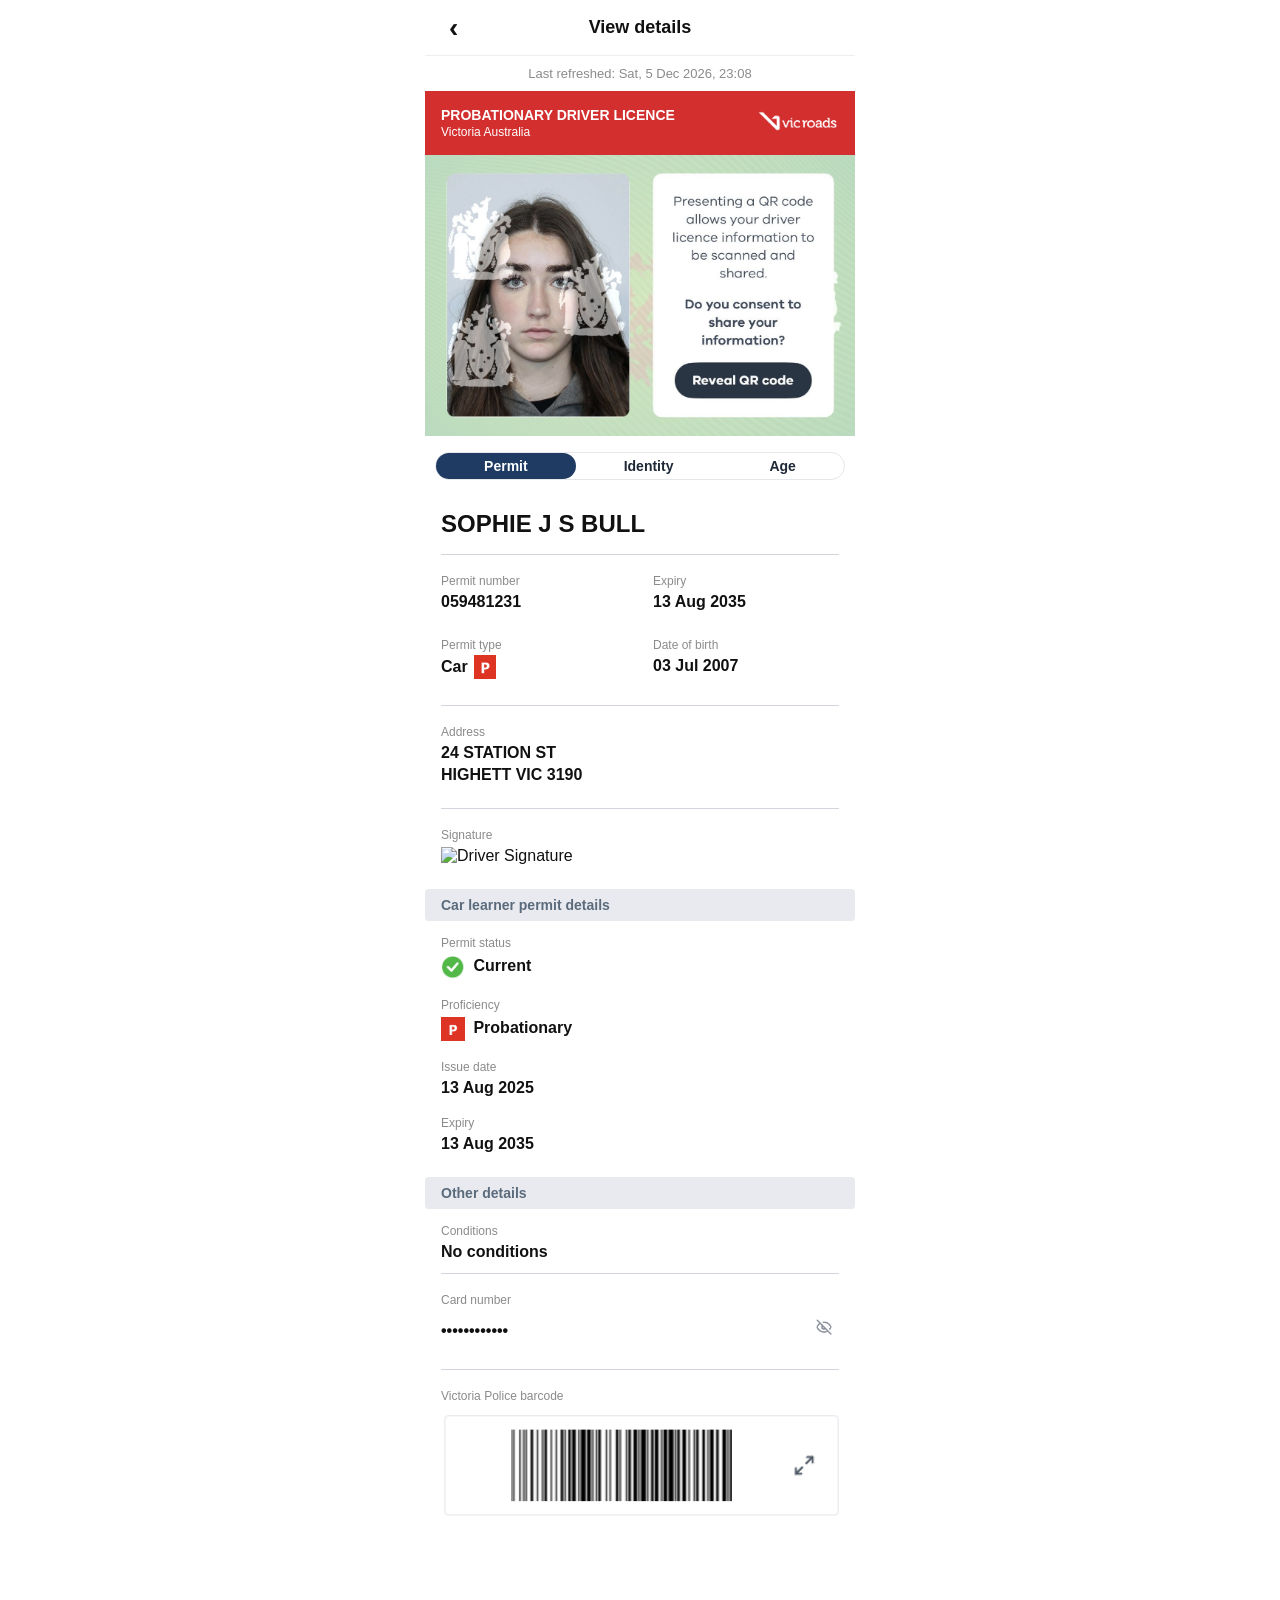
==== index.html @ 03a3c041 "Add files via upload" ====
<!DOCTYPE html>
<html lang="en">
<head>
  <meta charset="UTF-8" />
  <title>View details</title>

  <!-- iOS-safe viewport -->
  <meta name="viewport" content="width=device-width, initial-scale=1, viewport-fit=cover">

  <link rel="stylesheet" href="styles.css" />
</head>
<body>

<div class="app">

  <!-- HEADER -->
  <header class="top-header">
    <a href="home.html" class="back">‹</a>
    <div class="title">View details</div>
  </header>

 <div class="refresh" id="lastRefreshed"></div>




  <!-- RED LICENCE BAR -->
  <div class="licence-bar">
  <div>
    <div class="licence-title">PROBATIONARY DRIVER LICENCE</div>
    <div class="licence-sub">Victoria Australia</div>
  </div>
  <!-- Replace text with image -->
  <div class="logo">
    <img src="b7be7c363_image (1),.png" alt="Vicroads Logo" />
  </div>
</div>

  <!-- IMAGE SECTION (REPLACES GREEN BACKGROUND) -->
  <div class="image-section qr-wrap">
  <img src="sophie2.jpg" alt="Licence QR Section">

  <!-- clickable area on top of the screenshot button -->
  <button class="qr-hotspot" onclick="window.location.href='qr.html?from=permit'">
    Reveal QR code
  </button>
</div>


 <div class="segmented">
  <button class="active">Permit</button>

  <a href="identity.html" class="segmented-link">
    <button>Identity</button>
  </a>

  <a href="age.html" class="segmented-link">
  <button>Age</button>
  </a>
</div>

  <!-- DETAILS -->
  <div class="details">

  <h2>SOPHIE J S BULL</h2>

  <div class="divider"></div>


  <!-- BASIC DETAILS -->
  <div class="row">
    <div>
      <span>Permit number</span>
      <strong>059481231</strong>
    </div>
    <div>
      <span>Expiry</span>
      <strong>13 Aug 2035</strong>
    </div>
  </div>

    <div class="row">
    <div>
      <span>Permit type</span>
    <p class="car-permit">
  Car 
  <span class="permit-badge">
    <img src="pppp.png" alt="Permit Icon" class="permit-icon" />
  </span>
</p>



    </div>
    <div>
      <span>Date of birth</span>
      <strong>03 Jul 2007</strong>
    </div>
  </div>

  <div class="divider"></div>

  <div class="single">
    <span>Address</span>
    <strong>24 STATION ST</strong>
    <strong>HIGHETT VIC 3190</strong>
  </div>

<div class="divider"></div>


  <div class="single">
  <span>Signature</span>
  <img src="Sophie signature.jpg" alt="Driver Signature" class="signature-image" />
</div>


  <!-- SECTION -->
  <div class="section-banner">
  <h3>Car learner permit details</h3>
</div>


<div class="grid-2">
  <div class="cell">
  <span>Permit status</span>
  <strong>
    <img src="Tick.png" alt="Tick" class="status-tick" />
    Current
  </strong>
</div>


  <div class="cell">
  <span>Proficiency</span>
  <strong>
    <img src="ppp.png" alt="Permit Icon" class="proficiency-logo" />
    Probationary
  </strong>
</div>

  <div class="cell">
    <span>Issue date</span>
    <strong>13 Aug 2025</strong>
  </div>

  <div class="cell">
    <span>Expiry</span>
    <strong>13 Aug 2035</strong>
  </div>
</div>

  <!-- SECTION -->
   <div class="section-banner">
    <h3>Other details</h3>
   </div>

<div class="cell">
    <span>Conditions</span>
    <strong>No conditions</strong>
  </div>   
  
  <div class="divider"></div>

  <div class="single card-number-row">
  <span>Card number</span>

  <div class="card-number-wrapper">
    <strong id="cardNumber" data-real="P4999649">
      ••••••••••••
    </strong>

    <button class="eye-btn" id="toggleEye" type="button">
      <img
        src="close.png"
        class="eye-icon"
        id="eyeIcon"
        alt="Hide card number"
      >
    </button>
  </div>
</div>


  <div class="divider"></div>

  <div class="single">
    <span>Victoria Police barcode</span>
    <img src="barcode.png" class="barcode-logo"/>
  </div>

</div>

<script src="script.js"></script>

</body>
</html>
---- styles.css ----
/* GLOBAL STYLES */
* {
  box-sizing: border-box;
  font-family: -apple-system, BlinkMacSystemFont, "Segoe UI", Roboto, Helvetica, Arial, sans-serif;
}

body {
  margin: 0;
  background: #ffffff;
  color: #111;
}

.back {
  text-decoration: none;   /* removes underline */
  color: #111;             /* or whatever color you want */
  font-size: 24px;         /* makes the arrow bigger */
  font-weight: bold;
  display: inline-block;
  padding: 4px 8px;
}

.back:active,
.back:visited,
.back:hover {
  color: #111;             /* keeps color consistent on click, hover, visited */
  text-decoration: none;
}


.app {
  max-width: 430px;
  margin: 0 auto;
  background: #fff;

  min-height: 100vh;
  min-height: 100dvh;
}


/* HEADER */
.top-header {
  display: flex;
  align-items: center;
  justify-content: center; /* center all children */
  position: relative;      /* needed for back button absolute positioning */
  height: 56px;
  padding: 0 16px;
  border-bottom: 1px solid #eee;
  padding-top: env(safe-area-inset-top);
  height: calc(56px + env(safe-area-inset-top));
}

.top-header .title {
  font-weight: 600;
  font-size: 18px;
}

.top-header .back {
  position: absolute;      /* place back button independently on the left */
  left: 16px;
  font-size: 28px;
}


/* REFRESH */
.refresh {
  text-align: center;
  font-size: 13px;
  color: #8b8b8b;
  padding: 10px 0;
}

/* LICENCE BAR */
.licence-bar {
  display: flex;
  justify-content: space-between; /* text left, logo right */
  align-items: center;            /* vertical center */
  padding: 16px;
  background: #d32f2f;
  color: white;
}

.licence-text {
  display: flex;
  flex-direction: column;         /* stack title + subtitle */
  justify-content: center;        /* vertical center in flex */
}

.licence-title {
  font-weight: 700;
  font-size: 14px;
}

.licence-sub {
  font-size: 12px;
  margin-top: 2px; /* slight spacing between lines */
}

.logo img {
  height: 22px;                /* perfectly matches text height */
  width: auto;
  object-fit: contain;
  filter: brightness(0) invert(1); /* makes it white */
}

/* IMAGE SECTION */
.image-section {
  width: 100%;
}

.image-section img {
  width: 100%;
  display: block;
}

/* TABS */
.segmented {
  display: flex;          /* 👈 change from inline-flex */
  width: fit-content;     /* keeps pill tight */
  margin: 16px auto 0;    /* centers */
  background: #ffffff;
  border-radius: 999px;
  border: 1px solid #e5e7eb;
}

.licence-link {
  text-decoration: none;
  color: inherit;
  display: block;
}

.segmented button {
      border: none;
      background: transparent;
      padding: 5px 48px;
      border-radius: 999px;
      font-size: 14px;
      font-weight: 600;
      cursor: pointer;
      color: #1f2937;
      transition: all 0.2s ease;
    }

    .segmented button.active {
      background: #1f3b63;
      color: white;
    }


/* DETAILS */
.details {
  padding: 0 16px 24px;
}

.details h2 {
  margin-bottom: 16px;
  margin-top: 30px;
}

.row{
  display:flex;
  justify-content:flex-start; /* don't push to far right */
  gap: 62px;                  /* controls how "middle" the right column is */
  margin-bottom: 24px;
}

.row > div{
  width: 150px;               /* makes both columns consistent */
}


.row span {
  font-size: 12px;
  color: #8b8b8b;
}

.row strong {
  display: block;
  margin-top: 4px;
}

.badge {
  display: inline-flex;             /* inline-block + flex centering */
  align-items: center;              /* vertically center image */
  justify-content: center;          /* horizontally center image */
  background-color: #DE3424;        /* same red as Tailwind example */
  padding: 2px 6px;                 /* approximate px-1.5 py-0.5 in Tailwind */
  font-size: 0.75rem;               /* text-xs equivalent, fallback if image missing */
  font-weight: 700;                  /* bold, for fallback text */
  line-height: 1;                    /* centers content vertically */
}

.badge-image {
  height: 0.75rem;                  /* matches text-xs (12px) */
  width: auto;                       /* preserve aspect ratio */
  display: block;
}



h3 {
  margin-top: 28px;
  margin-bottom: 12px;
  font-size: 15px;
  font-weight: 600;
  color: #222;
}

.single {
  margin-bottom: 24px;
}

.single span {
  font-size: 12px;
  color: #8b8b8b;
}

.single strong {
  display: block;
  margin-top: 4px;
}

.muted {
  color: #8b8b8b;
}

.pill {
  background: #e5e7eb;
  color: #333;
  font-size: 11px;
  padding: 2px 8px;
  border-radius: 999px;
  margin-left: 6px;
}

.barcode {
  margin-top: 8px;
  height: 48px;
  background: repeating-linear-gradient(
    90deg,
    #000,
    #000 2px,
    #fff 2px,
    #fff 4px
  );
  border-radius: 4px;
}

.divider {
  height: 1px;
  background: #d1d5db;
  margin: 12px 0 16px;
  border-radius: 1px;
}

/* GRID-2 STACKED */
.grid-2 {
  display: grid;
  grid-template-columns: 1fr; /* single column */
  gap: 16px;                  /* vertical spacing */
}

.cell span {
  font-size: 12px;
  color: #8b8b8b;
}

.cell strong {
  display: block;
  margin-top: 4px;
}

.section-banner {
  position: relative;
  margin: 24px -16px 12px;       /* negative horizontal margin to stretch full width of container */
  background-color: #E8EAF0;   /* light gray-blue background */
  padding: 8px 16px;           /* vertical and horizontal padding */
  border-radius: 4px;          /* optional: slightly rounded corners */
}

.section-banner h3 {
  margin: 0;                   /* remove default margin */
  font-size: 0.875rem;         /* text-sm in Tailwind (14px) */
  font-weight: 600;             /* semibold */
  color: #5B6B7C;              /* muted dark gray-blue text */
}
.signature-image {
  width: auto;           /* do not stretch full width */
  max-width: 200px;      /* adjust to desired width */
  height: auto;          /* maintain aspect ratio */
  display: block;
  margin-top: 4px;       /* spacing below the label */
  object-fit: contain;   /* keeps proportions */
}

.car-permit {
  font-weight: 600;              /* semibold */
  color: #111;                   /* dark text (similar to text-gray-900) */
  display: flex;                 /* flex container to align text + badge */
  align-items: center;           /* vertically center badge with text */
  gap: 4px;                      /* space between text and badge */
  margin: 0;                     /* remove default margin if needed */
}

.permit-badge {
  display: inline-flex;          /* center contents inside badge */
  align-items: center;
  justify-content: center;
  padding: 2px 1px;              /* px-1.5 py-0.5 equivalent */          /* slightly rounded corners */
}

.permit-icon {
  width: 24px;                   /* roughly text-xs size */
  height: 24px;
  object-fit: contain;           /* maintain image proportions */
  display: block;
}

.status-tick {
  width: 24px;            /* adjust to match text height */
  height: 24px;
  object-fit: contain;
  display: inline-block;
  vertical-align: middle; /* aligns tick with text baseline */
  margin-right: 4px;      /* space between tick and "Current" */
}

.proficiency-logo {
  width: 24px;             /* match text height */
  height: 24px;            
  object-fit: contain;     
  display: inline-block;    
  vertical-align: middle;  /* aligns image with text baseline */
  margin-right: 4px;       /* spacing between logo and text */
}

.barcode-logo {
    width: 400px;
    margin-top: 10px;
    align-items: center;
}

.card-number-wrapper {
  display: flex;
  align-items: center;
  justify-content: space-between;
  margin-top: 4px;
}

.eye-btn {
  background: none;
  border: none;
  padding: 4px;
  cursor: pointer;
}

.eye-icon {
  width: 22px;
  height: 22px;
  object-fit: contain;
  opacity: 0.8;
}

.eye-btn:active .eye-icon {
  opacity: 0.5;
}

.content,
.details {
  padding-bottom: calc(96px + env(safe-area-inset-bottom));
}

.qr-wrap{
  position: relative;
}

.qr-hotspot{
  position: absolute;

  /* 👇 move these until it sits on top of the screenshot button */
  left: 57%;
  top: 72%;
  width: 32%;
  height: 14%;

  background: transparent; /* invisible */
  border: none;
  cursor: pointer;

  /* stops blue highlight on mobile */
  -webkit-tap-highlight-color: transparent;

  /* hide text (but keeps accessibility) */
  color: transparent;
}

.inline-strong {
  display: inline-flex;
  align-items: center;   /* moves Car UP */
  gap: 6px;
  line-height: 1;
}
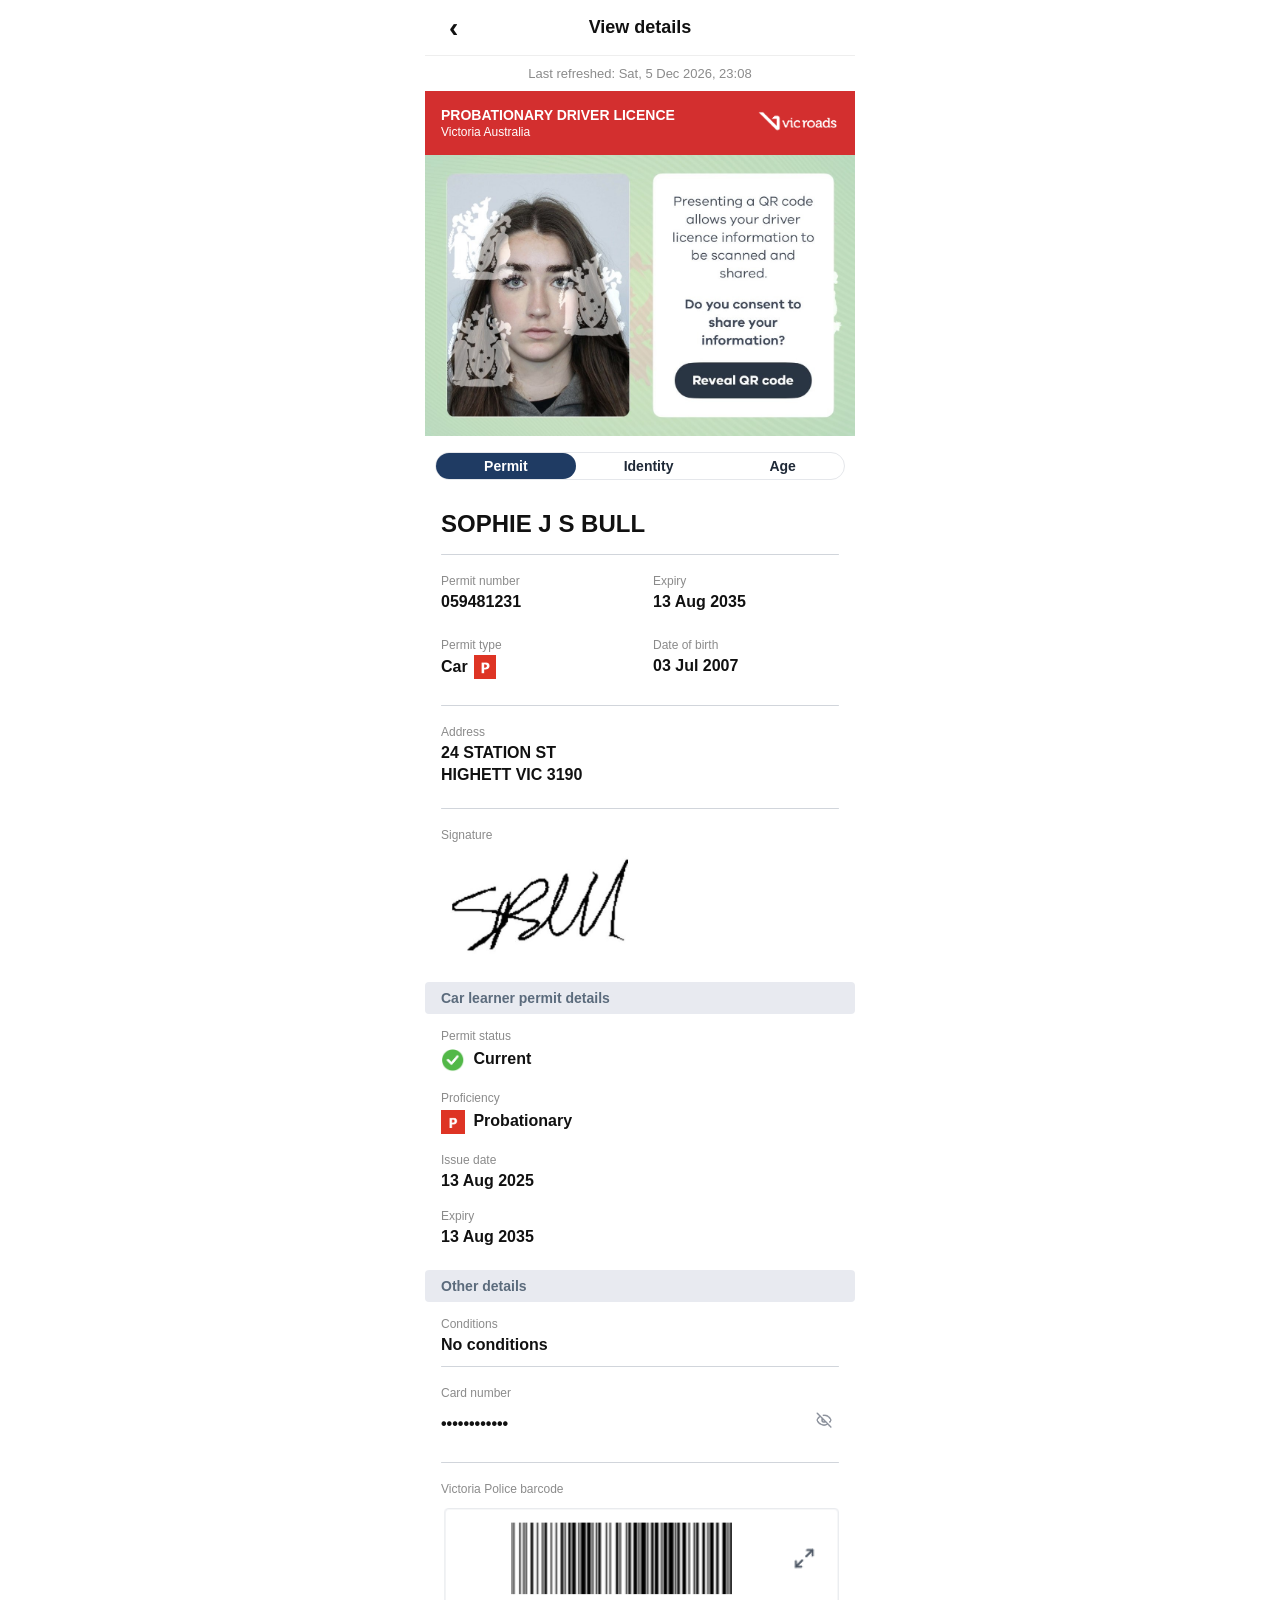
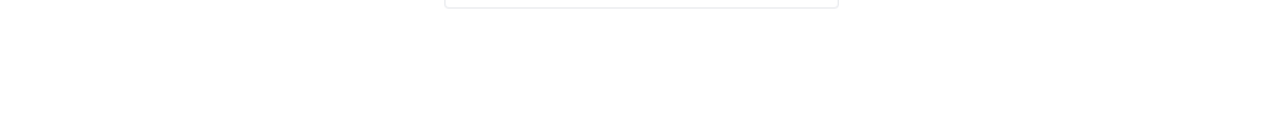
==== commit 94da3e77: "Update index.html" ====
--- a/index.html
+++ b/index.html
@@ -111,7 +111,7 @@
 
   <div class="single">
   <span>Signature</span>
-  <img src="Sophie signature.jpg" alt="Driver Signature" class="signature-image" />
+  <img src="sophie signature.jpg" alt="Driver Signature" class="signature-image" />
 </div>
 
 
@@ -195,3 +195,4 @@
 
 </body>
 </html>
+
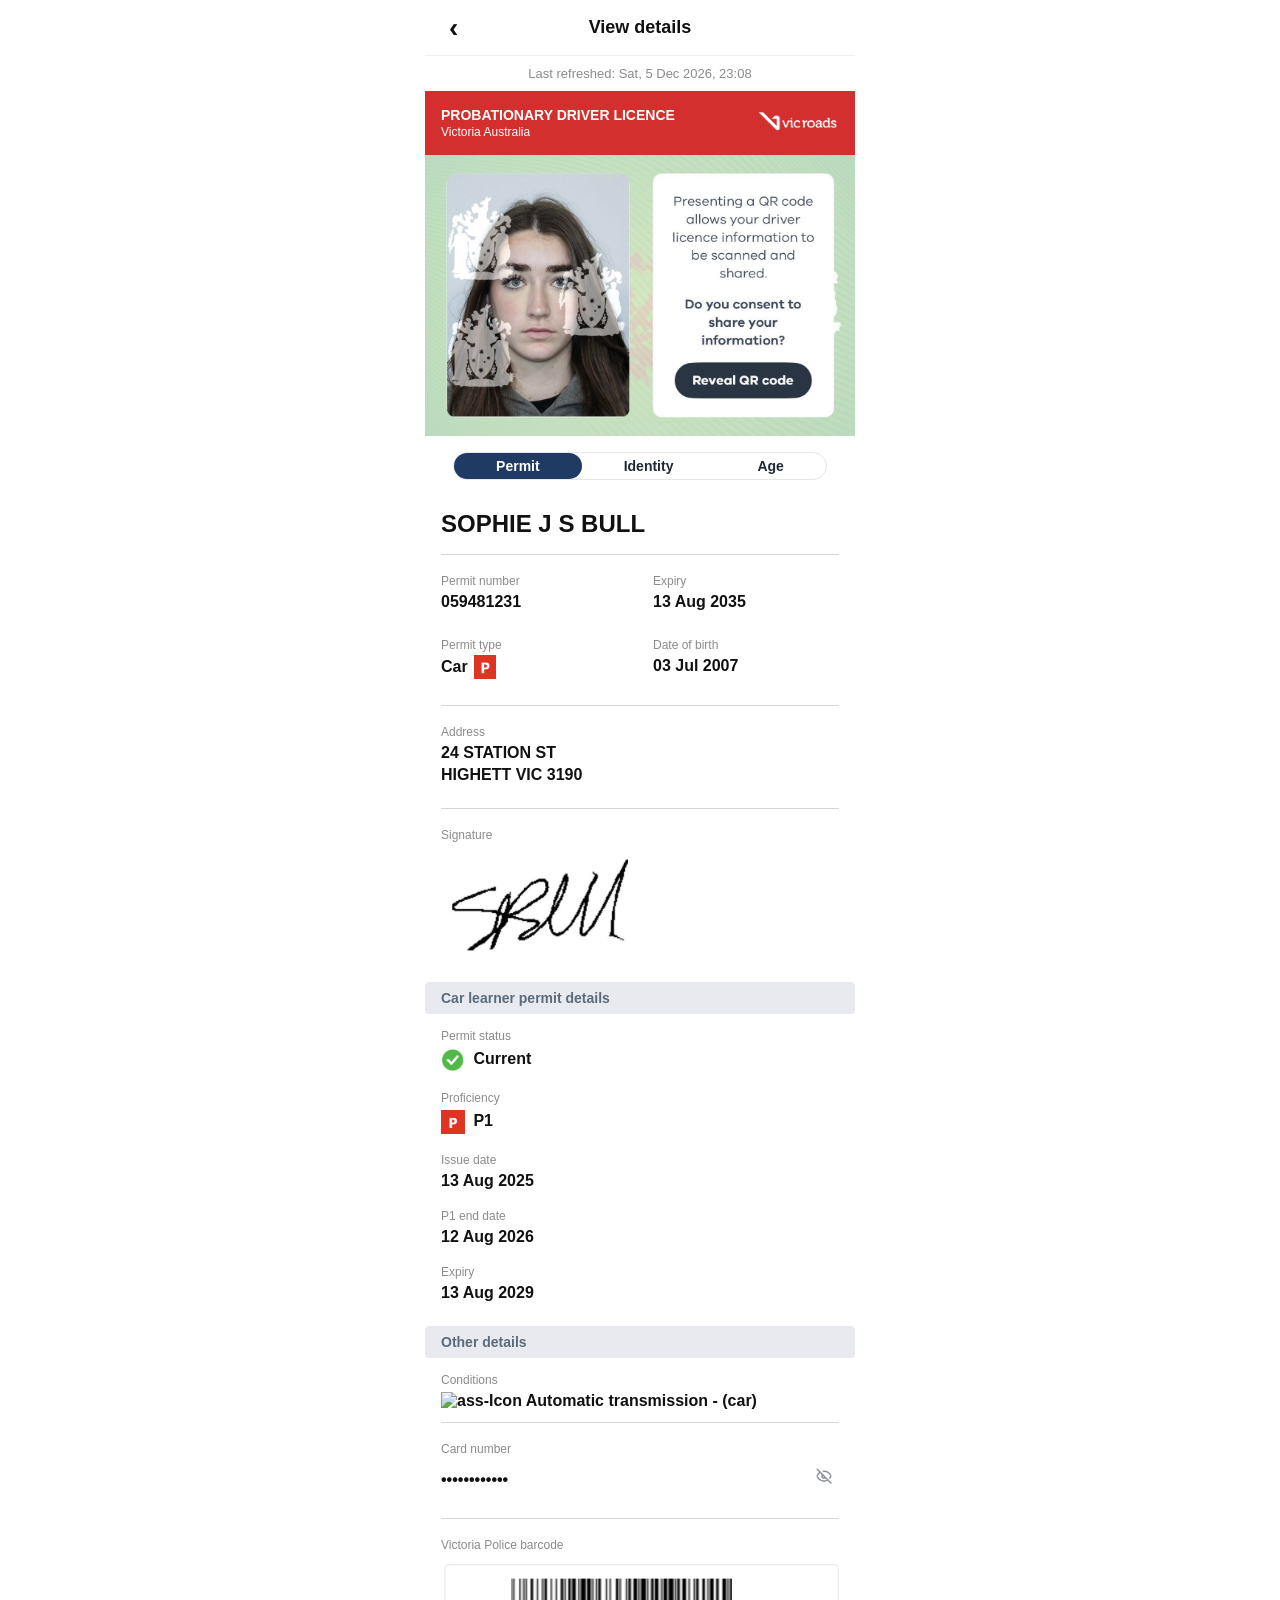
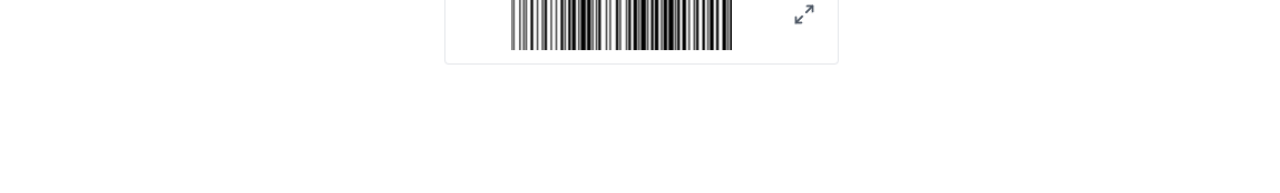
==== commit 98b5b3b8: "Update index.html" ====
--- a/index.html
+++ b/index.html
@@ -135,7 +135,7 @@
   <span>Proficiency</span>
   <strong>
     <img src="ppp.png" alt="Permit Icon" class="proficiency-logo" />
-    Probationary
+    P1
   </strong>
 </div>
 
@@ -144,9 +144,14 @@
     <strong>13 Aug 2025</strong>
   </div>
 
+    <div class="cell">
+    <span>P1 end date</span>
+    <strong>12 Aug 2026</strong>
+  </div>
+
   <div class="cell">
     <span>Expiry</span>
-    <strong>13 Aug 2035</strong>
+    <strong>13 Aug 2029</strong>
   </div>
 </div>
 
@@ -155,11 +160,14 @@
     <h3>Other details</h3>
    </div>
 
-<div class="cell">
-    <span>Conditions</span>
-    <strong>No conditions</strong>
-  </div>   
-  
+  <div class="cell">
+  <span>Conditions</span>
+  <strong>
+    <img src="a.png" alt="ass-Icon" class="a-logo" />
+    Automatic transmission - (car)
+  </strong>
+</div>
+    
   <div class="divider"></div>
 
   <div class="single card-number-row">
@@ -196,3 +204,4 @@
 </body>
 </html>
 
+
--- a/styles.css
+++ b/styles.css
@@ -132,7 +132,7 @@
 .segmented button {
       border: none;
       background: transparent;
-      padding: 5px 48px;
+      padding: 5px 42px;
       border-radius: 999px;
       font-size: 14px;
       font-weight: 600;
@@ -400,3 +400,5 @@
   gap: 6px;
   line-height: 1;
 }
+
+
